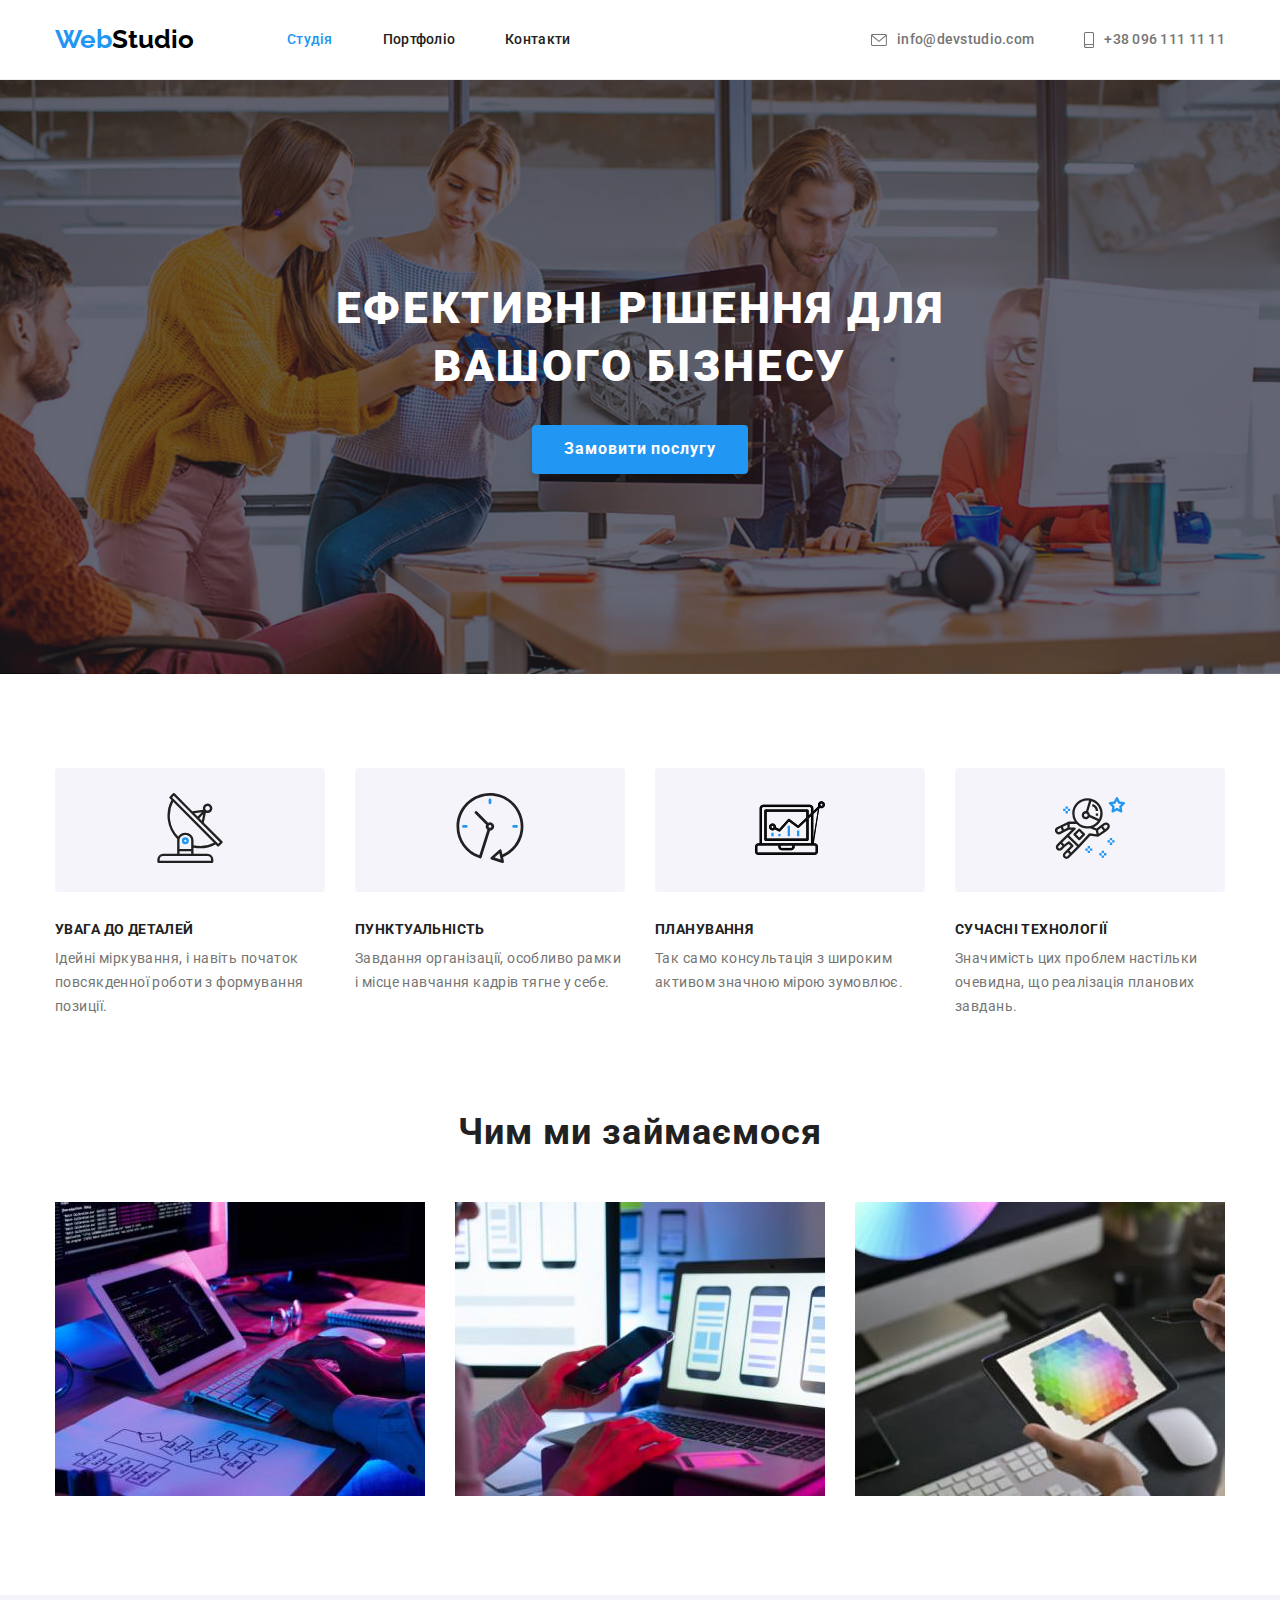
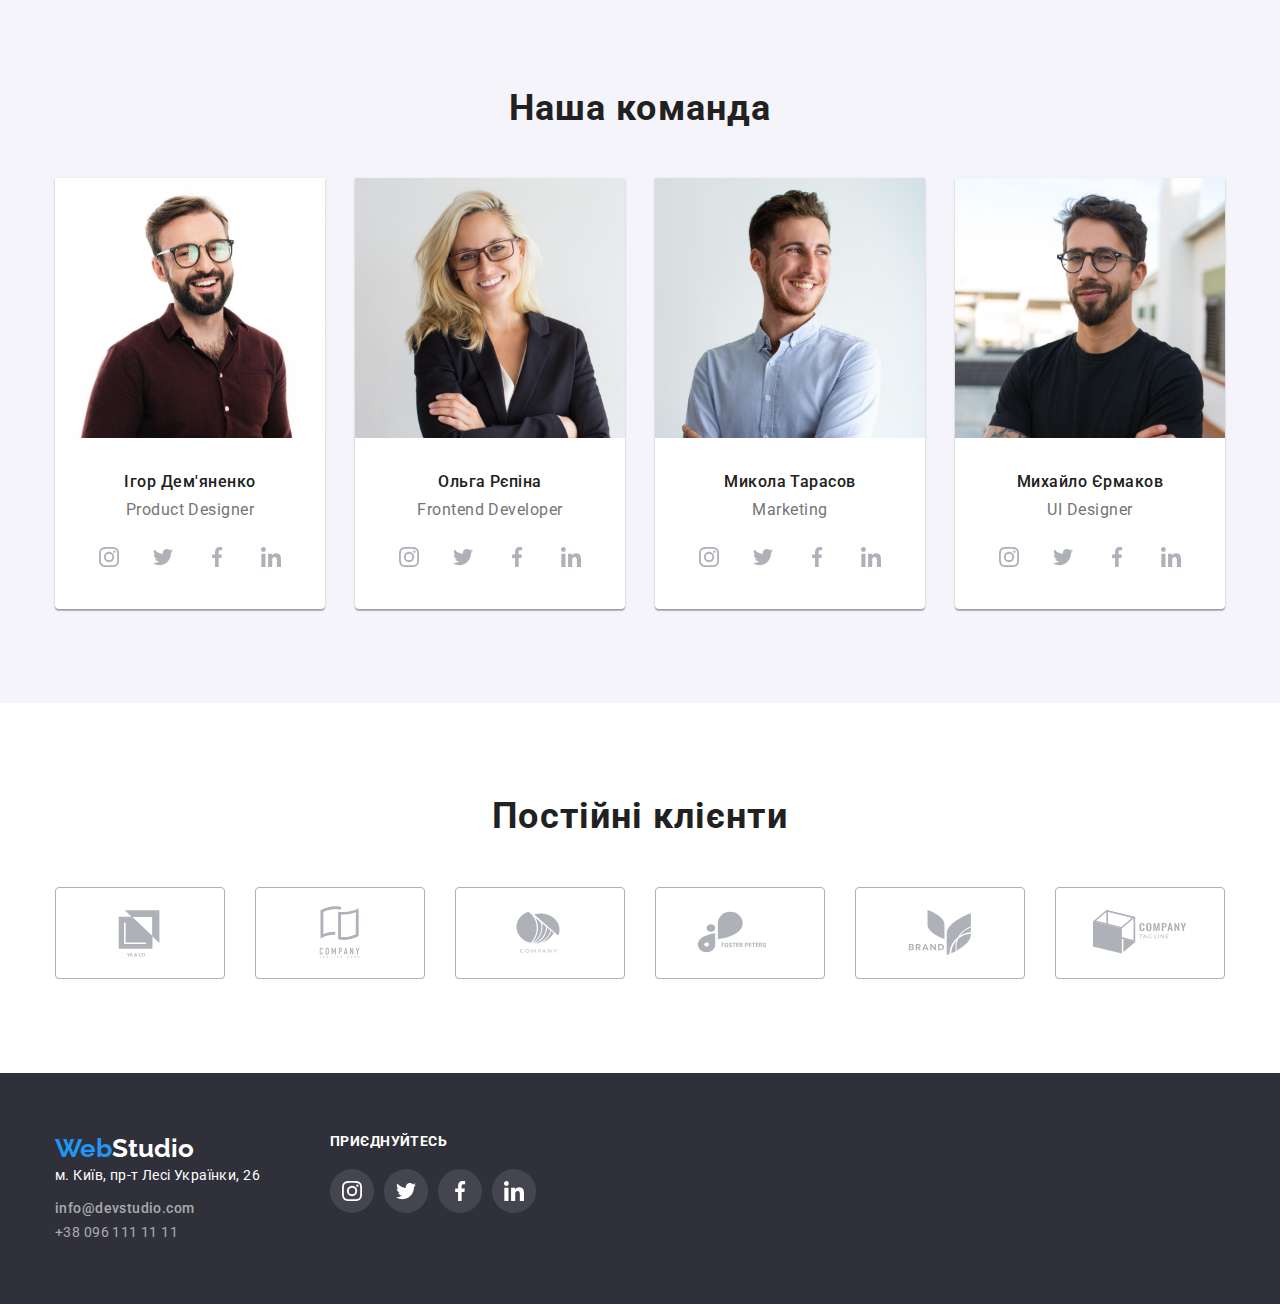
==== index.html @ f3c9ab11 "робота з анімацією" ====
<!DOCTYPE html>
<html lang="uk">

<head>
    <meta charset="UTF-8">
    <meta http-equiv="X-UA-Compatible" content="IE=edge">
    <meta name="viewport" content="width=device-width, initial-scale=1.0">
    <title>WebStudio</title>
    <link rel="preconnect" href="https://fonts.googleapis.com">
    <link rel="preconnect" href="https://fonts.gstatic.com" crossorigin>
    <link
        href="https://fonts.googleapis.com/css2?family=Oleo+Script&family=Raleway:wght@700&family=Roboto:wght@400;500;700;900&display=swap"
        rel="stylesheet">
    <link rel="stylesheet" href="https://cdnjs.cloudflare.com/ajax/libs/modern-normalize/1.0.0/modern-normalize.min.css"/>
    <link rel="stylesheet" href="./css/styles.css">
    </head>
<body>
    <!--Верхня лінія-->
    <header class="page-header">
        <div class="container header-cont">
            <a href="./index.html" class="logo-blue logo">Web<span class="logo-black logo">Studio</span></a>
            <nav class="main-nav">
                <ul class="site-nav list">
                    <li class="item"><a class="header-link link current" href="./index.html">Студія</a></li>
                    <li class="item"><a class="header-link link" href="./portfolio.html">Портфоліо</a></li>
                    <li class="item"><a class="header-link link" href="#">Контакти</a></li>
                </ul>
            </nav>
            <ul class="contact-nav list">
                <li class="item"><a class="contakt-link link" href="mailto:info@devstudio.com"><svg class="mail-icon"
                            width="16" height="12">
                            <use href="./images/icons.svg#icon-envelope"></use>
                        </svg>info@devstudio.com</a>
                </li>
                <li class="item"><a class="heder-tel-link" href="tel:+380961111111"><svg class="tel-icon" width="10"
                            height="16">
                            <use href="./images/icons.svg#icon-smartphone"></use>
                        </svg>+38 096 111 11 11</a></li>
            </ul>
        </div>
    </header>
    <!--Main-->
    <main>
        <!--Заголовок-->
        <section class="hero">
            <div class="container">
                <h1 class="hero-title">Ефективні рішення для вашого бізнесу</h1>
                <button class="button-primary button" type="button">Замовити послугу</button>
            </div>
        </section>
        <!--Особливості-->
        <section class="section-features">
            <div class="container">
                <h2 class="visually-hidden">Особливості</h2>
                <ul class="features list">
                    <li class="item">
                        <div class="features-icon">
                            <a href="#" class="social-link link">
                                <svg class="features-svg" width="70" height="70">
                                    <use href="./images/icons.svg#icon-antenna"></use>
                                </svg>
                            </a>
                        </div>
                        <h3 class="title">УВАГА ДО ДЕТАЛЕЙ</h3>
                        <p class="text-main">Ідейні міркування, і навіть початок повсякденної роботи з формування позиції.
                        </p>
                    </li>
                    <li class="item">
                        <div class="features-icon">
                            <a href="#" class="social-link link">
                                <svg class="features-svg" width="70" height="70">
                                    <use href="./images/icons.svg#icon-clock"></use>
                                </svg>
                            </a>
                        </div>
                        <h3 class="title">ПУНКТУАЛЬНІСТЬ</h3>
                        <p class="text-main">Завдання організації, особливо рамки і місце навчання кадрів тягне у себе.</p>
                    </li>
                    <li class="item">
                        <div class="features-icon">
                            <a href="#" class="social-link link">
                                <svg class="features-svg" width="70" height="70">
                                    <use href="./images/icons.svg#icon-diagram"></use>
                                </svg>
                            </a>
                        </div>
                        <h3 class="title">ПЛАНУВАННЯ</h3>
                        <p class="text-main">Так само консультація з широким активом значною мірою зумовлює.</p>
                    </li>
                    <li class="item">
                        <div class="features-icon">
                            <a href="#" class="social-link link">
                                <svg class="features-svg" width="70" height="70">
                                    <use href="./images/icons.svg#icon-astronaut"></use>
                                </svg>
                            </a>
                        </div>
                        <h3 class="title">СУЧАСНІ ТЕХНОЛОГІЇ</h3>
                        <p class="text-main">Значимість цих проблем настільки очевидна, що реалізація планових завдань.</p>
                    </li>
                </ul>
            </div>
        </section>
        <!--Чим ми займаємося-->
        <section class="section">
            <div class="container">
                <h2 class="main-title what">Чим ми займаємося</h2>
                <ul class="images">
                    <li class="item"><img src="images/picture1.jpg" alt="картинка1.jpg" width="370" height="294"></li>
                    <li class="item"><img src="images/picture2.jpg" alt="картинка2.jpg" width="370" height="294"></li>
                    <li class="item"><img src="images/picture3.jpg" alt="картинка3.jpg" width="370" height="294"></li>
                </ul>
            </div>
        </section>
        <!--Наша команда-->
        <section class="section team">
            <div class="container container-foto">
                <h2 class="main-title our">Наша команда</h2>
                <ul class="main-page-foto">
                    <li class="main-foto">
                        <img class="foto" src="images/demyanenko.jpg" alt="Ігор Дем'яненко" width="270" height="260">
                        <div class="foto-title">
                            <h3 class="name-title">Ігор Дем'яненко</h3>
                            <p class="text">Product Designer</p>
                        </div>
                        <ul class="social-icons list">
                            <li class="social-item">
                                <a href="#" class="social-link link">
                                    <svg class="social-icon" width="20" height="20">
                                        <use href="./images/icons.svg#icon-instagram"></use>
                                    </svg>
                                </a>
                            </li>
                            <li class="social-item">
                                <a href="#" class="social-link link">
                                    <svg class="social-icon" width="20" height="20">
                                        <use href="./images/icons.svg#icon-twitter"></use>
                                    </svg>
                                </a>
                            </li>
                            <li class="social-item">
                                <a href="#" class="social-link link">
                                    <svg class="social-icon" width="20" height="20">
                                        <use href="./images/icons.svg#icon-facebook"></use>
                                    </svg>
                                </a>
                            </li>
                            <li class="social-item">
                                <a href="" class="social-link link">
                                    <svg class="social-icon" width="20" height="20">
                                        <use href="./images/icons.svg#icon-linkedin"></use>
                                    </svg>
                                </a>
                            </li>
                        </ul>
                    </li>
                    <li class="main-foto">
                        <img class="foto" src="images/repina.jpg" alt="Ольга Рєпіна" width="270" height="260">
                        <div class="foto-title">
                            <h3 class="name-title">Ольга Рєпіна</h3>
                            <p class="text">Frontend Developer</p>
                        </div>
                        <ul class="social-icons list">
                            <li class="social-item">
                                <a href="#" class="social-link link">
                                    <svg class="social-icon" width="20" height="20">
                                        <use href="./images/icons.svg#icon-instagram"></use>
                                    </svg>
                                </a>
                            </li>
                            <li class="social-item">
                                <a href="#" class="social-link link">
                                    <svg class="social-icon" width="20" height="20">
                                        <use href="./images/icons.svg#icon-twitter"></use>
                                    </svg>
                                </a>
                            </li>
                            <li class="social-item">
                                <a href="#" class="social-link link">
                                    <svg class="social-icon" width="20" height="20">
                                        <use href="./images/icons.svg#icon-facebook"></use>
                                    </svg>
                                </a>
                            </li>
                            <li class="social-item">
                                <a href="#" class="social-link link">
                                    <svg class="social-icon" width="20" height="20">
                                        <use href="./images/icons.svg#icon-linkedin"></use>
                                    </svg>
                                </a>
                            </li>
                        </ul>
                    </li>
                    <li class="main-foto">
                        <img class="foto" src="images/tarasov.jpg" alt="Микола Тарасов" width="270" height="260">
                        <div class="foto-title">
                            <h3 class="name-title">Микола Тарасов</h3>
                            <p class="text">Marketing</p>
                        </div>
                        <ul class="social-icons list">
                            <li class="social-item">
                                <a href="#" class="social-link link">
                                    <svg class="social-icon" width="20" height="20">
                                        <use href="./images/icons.svg#icon-instagram"></use>
                                    </svg>
                                </a>
                            </li>
                            <li class="social-item">
                                <a href="#" class="social-link link">
                                    <svg class="social-icon" width="20" height="20">
                                        <use href="./images/icons.svg#icon-twitter"></use>
                                    </svg>
                                </a>
                            </li>
                            <li class="social-item">
                                <a href="#" class="social-link link">
                                    <svg class="social-icon" width="20" height="20">
                                        <use href="./images/icons.svg#icon-facebook"></use>
                                    </svg>
                                </a>
                            </li>
                            <li class="social-item">
                                <a href="#" class="social-link link">
                                    <svg class="social-icon" width="20" height="20">
                                        <use href="./images/icons.svg#icon-linkedin"></use>
                                    </svg>
                                </a>
                            </li>
                        </ul>
                    </li>
                    <li class="main-foto">
                        <img class="foto" src="images/yermakov.jpg" alt="Михайло Єрмаков" width="270" height="260">
                        <div class="foto-title">
                            <h3 class="name-title">Михайло Єрмаков</h3>
                            <p class="text">UI Designer</p>
                        </div>
                        <ul class="social-icons list">
                            <li class="social-item">
                                <a href="#" class="social-link link">
                                    <svg class="social-icon" width="20" height="20">
                                        <use href="./images/icons.svg#icon-instagram"></use>
                                    </svg>
                                </a>
                            </li>
                            <li class="social-item">
                                <a href="#" class="social-link link">
                                    <svg class="social-icon" width="20" height="20">
                                        <use href="./images/icons.svg#icon-twitter"></use>
                                    </svg>
                                </a>
                            </li>
                            <li class="social-item">
                                <a href="#" class="social-link link">
                                    <svg class="social-icon" width="20" height="20">
                                        <use href="./images/icons.svg#icon-facebook"></use>
                                    </svg>
                                </a>
                            </li>
                            <li class="social-item">
                                <a href="#" class="social-link link">
                                    <svg class="social-icon" width="20" height="20">
                                        <use href="./images/icons.svg#icon-linkedin"></use>
                                    </svg>
                                </a>
                            </li>
                        </ul>
                    </li>
                </ul>
            </div>
        </section>
        <section class="section">
            <div class="container">
                <h2 class="main-title">Постійні клієнти</h2>
                <ul class="clients-list">
                    <li class="client-item">
                        <a href="#" class="client-link link">
                            <svg class="client-icon" width="106" height="60">
                                <use href="./images/icons.svg#icon-Logo"></use>
                            </svg>
                        </a>
                    </li>
                    <li class="client-item">
                        <a href="#" class="client-link link">
                            <svg class="client-icon" width="106" height="60">
                                <use href="./images/icons.svg#icon-Logo-5"></use>
                            </svg>
                        </a>
                    </li>
                    <li class="client-item">
                        <a href="#" class="client-link link">
                            <svg class="client-icon" width="106" height="60">
                                <use href="./images/icons.svg#icon-Logo-1"></use>
                            </svg>
                        </a>
                    </li>
                    <li class="client-item">
                        <a href="#" class="client-link link">
                            <svg class="client-icon" width="106" height="60">
                                <use href="./images/icons.svg#icon-Logo-2"></use>
                            </svg>
                        </a>
                    </li>
                    <li class="client-item">
                        <a href="#" class="client-link link">
                            <svg class="client-icon" width="106" height="60">
                                <use href="./images/icons.svg#icon-Logo-3"></use>
                            </svg>
                        </a>
                    </li>
                    <li class="client-item">
                        <a href="#" class="client-link link">
                            <svg class="client-icon" width="106" height="60">
                                <use href="./images/icons.svg#icon-Logo-4"></use>
                            </svg>
                        </a>
                    </li>
                </ul>
            </div>
        </section>
    </main>
    <!--Підвал-->
    <footer class="page-footer">
        <div class="container foter-conect">
            <div>
            <a href="./index.html" class="logo-blue">Web<span class="logo-white">Studio</span></a>
            <address>
                <ul class="footer-link-end link">
                    <li>
                        <p class="footer-addres">м. Київ, пр-т Лесі Українки, 26</p>
                    </li>
                    <li><a class="footer-link link" href="mailto:info@devstudio.com">info@devstudio.com</a>
                    </li>
                    <li><a class="footer-tel-link link" href="tel:+380961111111"> +38 096 111 11 11</a></li>
                </ul>
            </address>
        </div>
        <div class="footer-end">
            <h3 class="footer-title">приєднуйтесь</h3>
            <ul class="social-icons-footer list">
                <li class="social-item">
                    <a href="#" class="social-link link">
                        <svg class="social-icon" width="20" height="20">
                            <use href="./images/icons.svg#icon-instagram"></use>
                        </svg>
                    </a>
                </li>
                <li class="social-item">
                    <a href="#" class="social-link link">
                        <svg class="social-icon" width="20" height="20">
                            <use href="./images/icons.svg#icon-twitter"></use>
                        </svg>
                    </a>
                </li>
                <li class="social-item">
                    <a href="#" class="social-link link">
                        <svg class="social-icon" width="20" height="20">
                            <use href="./images/icons.svg#icon-facebook"></use>
                        </svg>
                    </a>
                </li>
                <li class="social-item">
                    <a href="#" class="social-link link">
                        <svg class="social-icon" width="20" height="20">
                            <use href="./images/icons.svg#icon-linkedin"></use>
                        </svg>
                    </a>
                </li>
            </ul>
        </div>
        </div>
        </footer>
        </body>
        
        </html>
---- css/styles.css ----
/*Скидання стилів*/
h1,
h2,
h3,
p,
ul {
  margin: 0px;
  padding: 0px;
}

.list {
  list-style: none;
  padding: 0px;
  margin: 0px;
}
ul {
  list-style: none;
}

a {
  text-decoration: none;
}
:root {
  --primary-text-color: #757575;
  --title-text-color: #212121;
  --accent-color: #2196F3;
  --active-blue: #188CE8;
  --accent-black-color: #000000;
  --primary-white-color: #FFFFFF;
  --primary-button-color: #F5F4FA;
  --primary-grey-color: rgba(255, 255, 255, 0.6);
  --border-line-color: #EEEEEE;
  --becround-hero-color: #C4C4C4;
  --icons-grey-color: #AFB1B8;
  --end-color: rgba(47, 48, 58, 0.4);

}

body {
  background-color: var(--primary-white-color);
  color: var(--primary-text-color);
  font-family: Roboto, sans-serif;
}

.img {
  display: block;
  width: 100%;
  height: auto;

}

/*секції*/
.section {
  margin: auto;
  padding-top: 94px;
  padding-bottom: 94px;
}

.container {
  width: 1200px;
  margin: 0 auto;
  padding: 0px 15px
}

.visually-hidden {
  position: absolute;
  white-space: nowrap;
  width: 1px;
  height: 1px;
  overflow: hidden;
  border: 0;
  padding: 0;
  clip: rect(0 0 0 0);
  clip-path: inset(50%);
  margin: -1px;
}

/*верхня лінія*/
.page-header {
  margin: 0px;
  border-bottom: 1px solid var(--border-line-color);
}

.page-header .container {
  display: flex;
  align-items: center;
}

/*логотип*/

.logo-blue {
  font-family: "Raleway";
  font-style: normal;
  font-weight: 700;
  font-size: 26px;
  line-height: 1.2;
  color: #2196f3;
}

.logo-black {
  color: var(--accent-black-color)
}

.logo-white {
  margin-bottom: 20px;
  color: var(--primary-white-color)
}

/*навігація*/

.site-nav {
  display: flex;
  align-items: center;
}

.site-nav {
  padding-top: 32px;
  padding-bottom: 32px;
}

.site-nav .item:not(:first-child) {
  margin-left: 50px;
}

.site-nav {
  margin-left: 93px;
}
.site-nav .header-link {
  color: var(--title-text-color);
}
.site-nav {
  font-weight: 500;
  font-size: 14px;
  line-height: 1.1;
  letter-spacing: 0.02em;

  transition: color 250ms cubic-bezier(0.4, 0, 0.2, 1)
}

.site-nav:hover,
.site-nav:focus {
  color: var(--accent-color)
}

.site-nav .link.current {
  color: var(--accent-color)
}

a[href="#"] {
  color: var(--title-text-color)
}

/*електронна адреса і телефон*/

.contact-nav {
  display: flex;

}

.contact-nav .item+.item {
  margin-left: 50px;
}

.contact-nav {
  margin-left: auto;
}

.contakt-link {
  width: 100%;
  height: 100%;
  display: flex;
  align-items: center;
  justify-content: center;
  color: var(--primary-text-color);
}

.mail-icon {
  margin-right: 10px;
}

.contakt-link {
  fill: currentColor
}

.link {
  font-weight: 500;
  font-size: 14px;
  line-height: 1.1;
  letter-spacing: 0.02em;
  color: var(--primary-text-color);

  transition: color 250ms cubic-bezier(0.4, 0, 0.2, 1)
}

.link:hover,
.link:focus {
  color: var(--accent-color)
}

.heder-tel-link {
  width: 100%;
  height: 100%;
  display: flex;
  align-items: center;
  justify-content: center;

  white-space: nowrap;
  font-weight: 500;
  font-size: 14px;
  line-height: 1.1;
  letter-spacing: 0.02em;
  color: var(--primary-text-color);

  transition: color 250ms cubic-bezier(0.4, 0, 0.2, 1)
}

.heder-tel-link:hover,
.heder-tel-link:focus {
  color: var(--accent-color);
}

.heder-tel-link {
  fill:  currentColor
}

.tel-icon {
  margin-right: 10px;
  
}

/*Шапка,заголовок,головна кнопка*/

.hero {
  max-width: 1600px;
  margin: 0 auto;
  padding: 200px 0;
  text-align: center;
  background-size: cover;

  background-color: var(--becround-hero-color);
}
.hero {
  background-image: linear-gradient(to right, rgba(47, 48, 58, 0.4), rgba(47, 48, 58, 0.4)),
    url('../images/hero-bg.jpg');
  background-position: center;
  background-repeat: no-repeat;
}

.hero-title {
  margin: auto;
  margin-bottom: 30px;
  width: 696px;

  font-family: 'Roboto';
  font-style: inherit;
  font-weight: 900;
  font-size: 44px;
  line-height: 1.3;
  text-align: center;
  letter-spacing: 0.06em;
  text-transform: uppercase;

  color: var(--primary-white-color)
}

.button-primary {
  display: flex;
  border: none;
  padding: 10px 32px;
  margin: auto;
  box-shadow: 0px 4px 4px rgba(0, 0, 0, 0.15);
  border-radius: 4px;
  font-family: inherit;
  cursor: pointer;

  text-align: center;
  font-weight: 700;
  font-size: 16px;
  line-height: 1.8;
  letter-spacing: 0.06em;

  background-color: var(--accent-color);
  color: var(--primary-white-color);

 transition: background-color 250ms cubic-bezier(0.4, 0, 0.2, 1),
 color 250ms cubic-bezier(0.4, 0, 0.2, 1)
}

.button-primary:hover,
.button-primary:focus {
  background-color: var(--active-blue);

}

/*Особливості*/
.features {
  display: flex;
}

.section-features {
  padding-top: 94px;
  padding-bottom: 0px;

}

.features-icon {
  padding: 25px 100px;
  margin-bottom: 30px;
  background: var(--primary-button-color);
  border-radius: 4px;
}

.title {
  margin-top: 0px;
  margin-bottom: 10px;

  font-weight: 700;
  font-size: 14px;
  line-height: 1.1;
  letter-spacing: 0.03em;
  text-transform: uppercase;

  color: var(--title-text-color);
}

.text-main {
  font-weight: 400;
  font-size: 14px;
  line-height: 1.7;

  letter-spacing: 0.03em;

  color: var(--primary-text-color)
}

.features .item {
  flex-basis: calc((100% - 30px) / 4);
}

.features .item {
  margin-left: 30px;
}

.features .item:first-child {
  margin-left: 0px;
}

/*чим ми займаємося*/

.main-title {
  margin-bottom: 50px;

  font-weight: 700;
  font-size: 36px;
  line-height: 1.1;
  text-align: center;
  letter-spacing: 0.03em;
  color: var(--title-text-color);
}


.main-title .what {
  padding-top: 0px;
  padding-right: 617px;
  padding-left: 617px;
  width: 366px;
}


.images {
  display: flex;
  margin-top: 0px;
  margin-bottom: 0px;
  padding-left: 0px;

}

.images .item {
  width: calc((100% - 30px)/3);
  margin-left: 30px;
}

.images .item:first-child {
  margin-left: 0px;
}

/*наша команда*/
.our-team {
  padding-top: 0px;

}

.team {
  background-color: var(--primary-button-color)
}

.main-foto {

  border-radius: 0px 0px 4px 4px;
  box-shadow: 0px 1px 3px rgba(0, 0, 0, 0.12), 0px 1px 1px rgba(0, 0, 0, 0.14), 0px 2px 1px rgba(0, 0, 0, 0.2);

  background-color: var(--primary-white-color);
}

.main-foto:nth-child(n+2) {
  margin-left: 30px;
}

.main-page-foto {
  display: flex;
  margin-top: 0px;
  margin-bottom: 0px;
}

.main-page-foto {
  padding-left: 0px;
}
.foto {
  margin-bottom: 30px;
}
.main-page-foto .main-foto {
  width: calc((100% - 30px)/4)
}

.main-page-foto .social-icons {
  display: flex;
  justify-content: center;

  margin-bottom: 30px;
}
.main-page-foto .social-item {
  width: 44px;
  height: 44px;
  margin-right: 10px;
 
}

.main-page-foto .social-item:last-child {
  margin-right: 0px;
}

.main-page-foto .social-link {
  width: 100%;
  height: 100%;
  display: flex;
  align-items: center;
  justify-content: center;
  border-radius: 50%;
  background-color: var(--primary-white-color);
  color: var(--icons-grey-color);

transition: background-color 250ms cubic-bezier(0.4, 0, 0.2, 1),
color 250ms cubic-bezier(0.4, 0, 0.2, 1)
}

.main-page-foto .social-link:hover,
.main-page-foto .social-link:focus {
  background-color: var(--accent-color)
}

.main-page-foto .social-icon {
  fill: currentColor
}

.main-page-foto .social-link:hover,
.main-page-foto .social-link:focus {
  color: var(--primary-white-color)
}


.main-title .what {
  width: 264px;
}

.name-title {
  margin-top: 0px;
  margin-bottom: 10px;

  font-weight: 500;
  font-size: 16px;
  line-height: 1.1;

  text-align: center;
  letter-spacing: 0.03em;
  color: var(--title-text-color)
}

.text {
  margin-bottom: 16px;
  
  font-weight: 400;
  font-size: 16px;
  line-height: 19px;

  text-align: center;
  letter-spacing: 0.03em;
}
/*Постійні клієнти*/

.clients-list {
  display: flex;
  align-items: center;
  justify-content: center;
}

.clients-list {
  margin-top: 0px;
  margin-bottom: 0px;
}


.clients-list .client-item {
  width: 170px;
  height: 92px;
  margin-right: 30px;
}


.clients-list .client-item:last-child {
  margin-right: 0px;
}


.clients-list .client-link {
  width: 100%;
  height: 100%;
  display: flex;
  align-items: center;
  justify-content: center;
  border-radius: 4px;
  border: 1px solid #AFB1B8;
  background-color: var(--primary-white-color);
  color: var(--icons-grey-color);

transition: background-color 250ms cubic-bezier(0.4, 0, 0.2, 1),
    color 250ms cubic-bezier(0.4, 0, 0.2, 1)
}

.clients-list .client-link:hover,
.clients-list .client-link:focus {
  color: var(--accent-color);
  border-color: var(--accent-color)
}

.clients-list .client-icon {
  fill: currentColor
}

/*Портфоліо*/
.portf-button {
  display: flex;
  border: none;
  justify-content: center;
  margin: 0px;
  padding: 0px;

}

.portfolio-button-first {
  padding: 6px 25px;

  font-family: 'Roboto';
  font-weight: 500;
  font-size: 16px;
  line-height: 1.6;
  letter-spacing: 0.03em;
  color: var(--title-text-color);
  cursor: pointer;

  background-color: #F5F4FA;
  border-radius: 4px;
  border: none;
  transition: background-color 250ms cubic-bezier(0.4, 0, 0.2, 1), color 250ms cubic-bezier(0.4, 0, 0.2, 1),
  box-shadow 250ms cubic-bezier(0.4, 0, 0.2, 1)
    }

.portfolio-button-first:hover,
.portfolio-button-first:focus {
  background-color: var(--accent-color);
  color: var(--primary-white-color);

  box-shadow: 0px 3px 1px rgba(0, 0, 0, 0.1), 0px 1px 2px rgba(0, 0, 0, 0.08), 0px 2px 2px rgba(0, 0, 0, 0.12);
}

.portfolio-button {

  margin-left: 8px;
  margin-bottom: 34px;
  border-radius: 4px;
  border: none;
  padding: 6px 22px;

  font-family: inherit;
  font-weight: 500;
  font-size: 16px;
  line-height: 1.6;
  letter-spacing: 0.03em;
  cursor: pointer;

  background-color: var(--primary-button-color);
  color: var(--title-text-color);

  transition: background-color 250ms cubic-bezier(0.4, 0, 0.2, 1), color 250ms cubic-bezier(0.4, 0, 0.2, 1),
   box-shadow 250ms cubic-bezier(0.4, 0, 0.2, 1)
  }

.portfolio-button:hover,
.portfolio-button:focus {
  background-color: var(--accent-color);
  color: var(--primary-white-color);
  box-shadow: 0px 3px 1px rgba(0, 0, 0, 0.1),
    0px 1px 2px rgba(0, 0, 0, 0.08),
    0px 2px 2px rgba(0, 0, 0, 0.12);
}

.flex-container {
  display: flex;
  flex-wrap: wrap;
  padding: 0px;
  margin: 0px;
  gap: 30px;

}

.flex-container {
  flex-basis: calc((100% - 60px)/3)
}

.flex-text {
  padding: 20px 24px;
}
.flex-img {
  display: block;
}
.flex-text {
  border-right: 1px solid var(--border-line-color);
  border-bottom: 1px solid var(--border-line-color);
  border-left: 1px solid var(--border-line-color);
}

.port-hover {
  display: block;

  transition: box-shadow 250ms cubic-bezier(0.4, 0, 0.2, 1);
}

.port-hover:hover,
.port-hover:focus {
  box-shadow: 0px 1px 1px rgba(0, 0, 0, 0.12),
    0px 4px 4px rgba(0, 0, 0, 0.06),
    1px 4px 6px rgba(0, 0, 0, 0.16);
}
/*Заголовки портфоліо*/

.section-title {
  margin-bottom: 4px;

  font-weight: 700;
  font-size: 18px;
  line-height: 2;

  letter-spacing: 0.06em;
  color: var(--title-text-color);
}

.section-text {
  font-weight: 400;
  font-size: 16px;
  line-height: 1.8;

  letter-spacing: 0.03em;

  color: var(--primary-text-color);

}

/*футер*/

.page-footer {
  padding-top: 60px;
  padding-bottom: 60px;

  background: #2F303A;
}

.footer-link-end {
  padding: 0px;
  margin-left: 0px;
  margin-right: 0px;
}

.footer-addres {
  margin-bottom: 9px;

  font-family: 'Roboto';
  font-style: normal;
  font-weight: 400;
  font-size: 14px;
  line-height: 1.7;

  letter-spacing: 0.03em;

  color: var(--primary-white-color)
}

.footer-link {
  margin-bottom: 9px;

  font-family: 'Roboto';
  font-style: normal;
  font-size: 14px;
  line-height: 1.7;

  letter-spacing: 0.03em;

  color: var(--primary-grey-color)
}

.footer-tel-link {

  font-family: 'Roboto';
  font-style: normal;
  font-weight: 400;
  font-size: 14px;
  line-height: 1.7;

  letter-spacing: 0.03em;

  color: var(--primary-grey-color)
}

.footer-title {
  margin-top: 0px;
  margin-bottom: 20px;

  font-weight: 700;
  font-size: 14px;
  line-height: 16px;
  letter-spacing: 0.03em;
  text-transform: uppercase;

  color: var(--primary-white-color);
}

.foter-conect {
  display: flex;
}

.footer-end {
  margin-left: 70px;
}

.social-icons-footer .social-item {
  width: 44px;
  height: 44px;
  margin-right: 10px;
}

.social-icons-footer {
  display: flex;
}

.social-icons-footer .social-link {
  margin-right: 10px;
  width: 100%;
  height: 100%;
  display: flex;
  align-items: center;
  justify-content: center;
  border-radius: 50%;

  background-color: rgba(255, 255, 255, 0.1);
  color: var(--primary-white-color);

  transition: background-color 250ms cubic-bezier(0.4, 0, 0.2, 1)
}

.social-icons-footer .social-link:hover,
.social-icons-footer .social-link:focus {
  background-color: var(--accent-color);

}

.social-icons-footer .social-icon {
  fill: currentColor
}
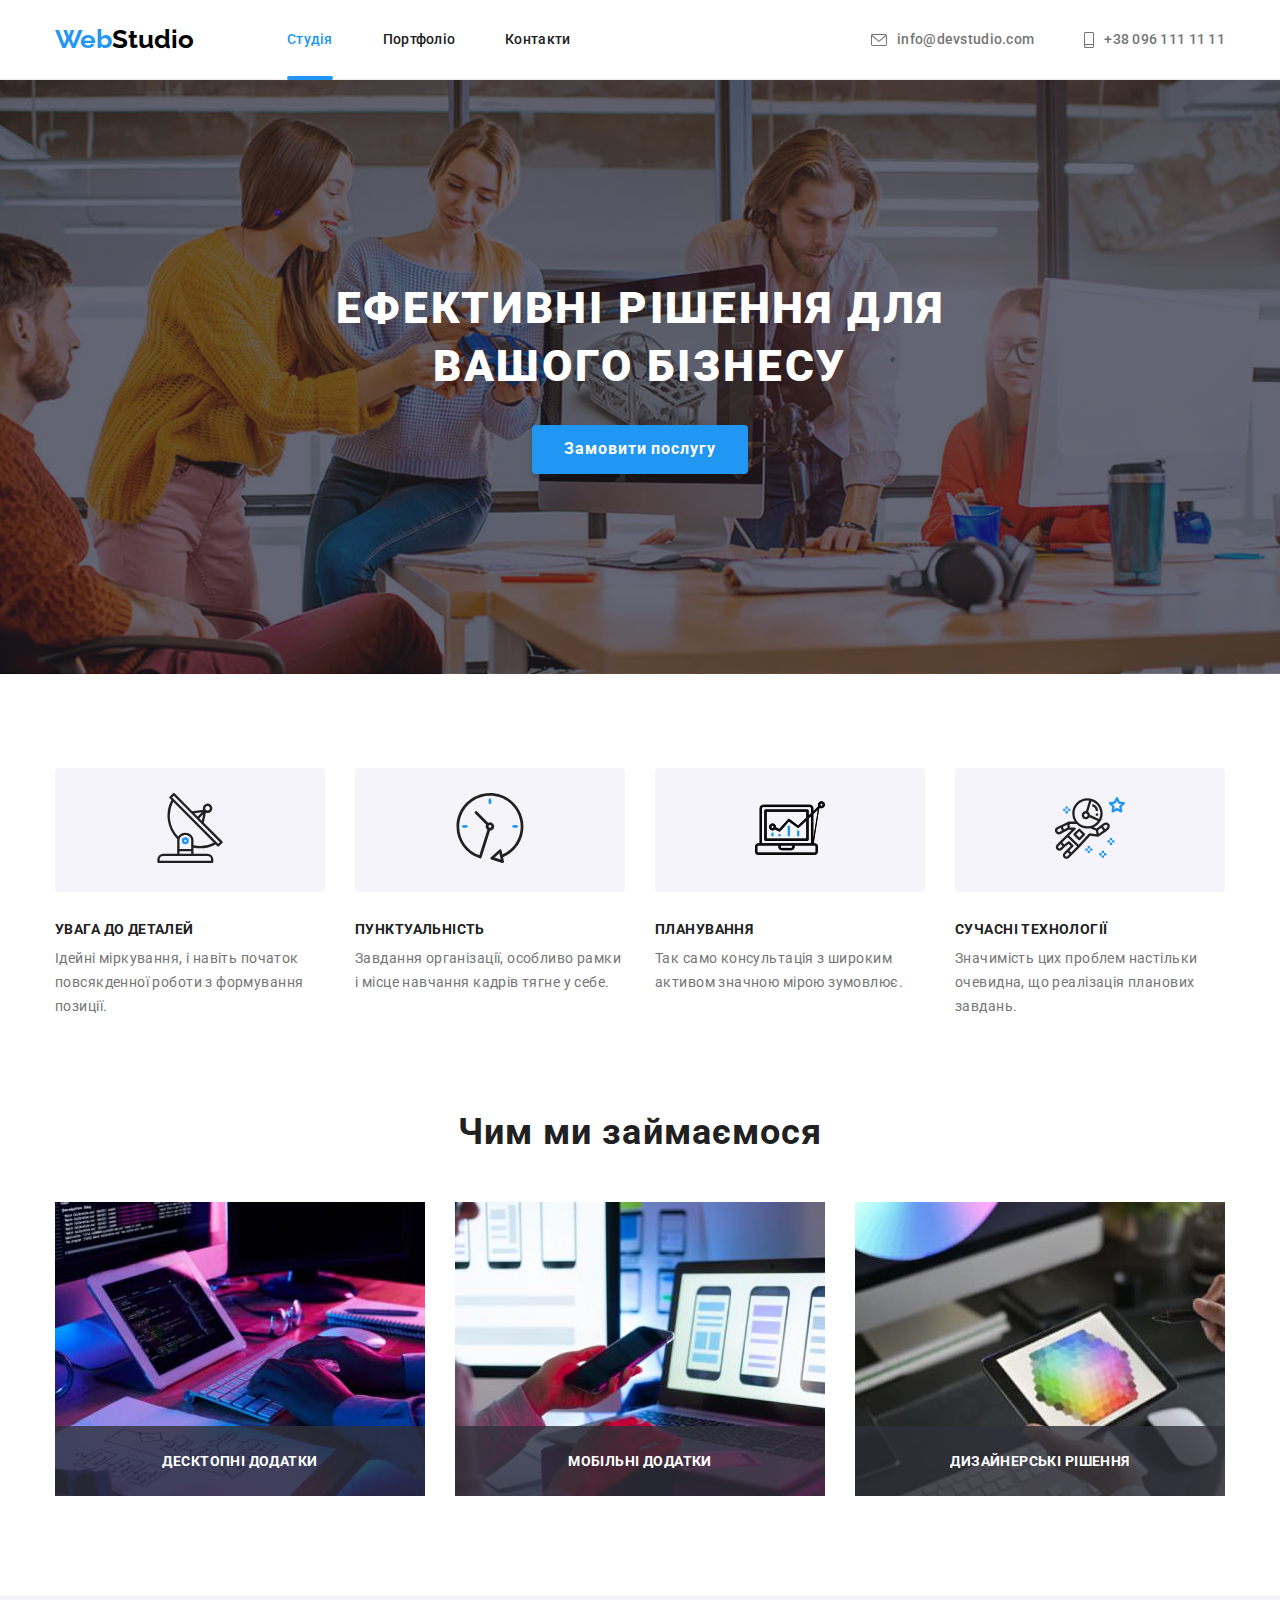
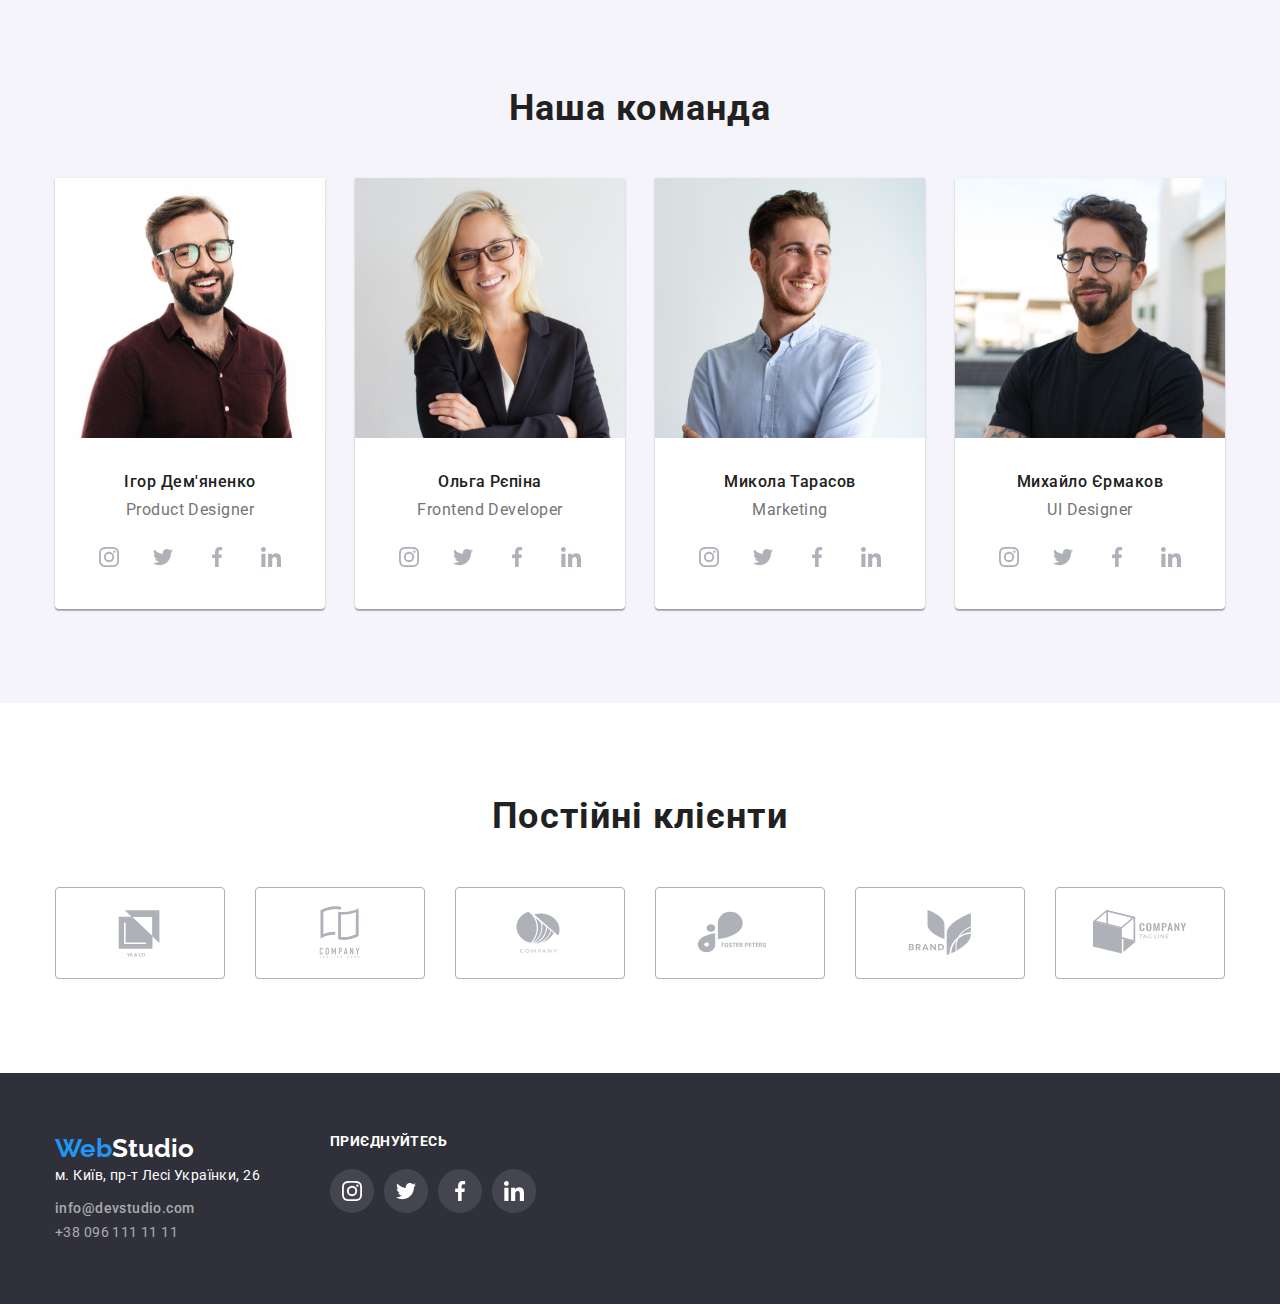
==== commit f08901f2: "оформлення" ====
--- a/index.html
+++ b/index.html
@@ -106,9 +106,21 @@
             <div class="container">
                 <h2 class="main-title what">Чим ми займаємося</h2>
                 <ul class="images">
-                    <li class="item"><img src="images/picture1.jpg" alt="картинка1.jpg" width="370" height="294"></li>
-                    <li class="item"><img src="images/picture2.jpg" alt="картинка2.jpg" width="370" height="294"></li>
-                    <li class="item"><img src="images/picture3.jpg" alt="картинка3.jpg" width="370" height="294"></li>
+                    <li class="item"><img src="images/picture1.jpg" alt="картинка1.jpg" width="370" height="294">
+                        <div class="label">
+                            <p class="label-text">Десктопні додатки</p>
+                        </div>
+                    </li>
+                    <li class="item"><img src="images/picture2.jpg" alt="картинка2.jpg" width="370" height="294">
+                        <div class="label">
+                            <p class="label-text">Мобільні додатки</p>
+                        </div>
+                    </li>
+                    <li class="item"><img src="images/picture3.jpg" alt="картинка3.jpg" width="370" height="294">
+                        <div class="label">
+                            <p class="label-text">Дизайнерські рішення</p>
+                        </div>
+                    </li>
                 </ul>
             </div>
         </section>
--- a/css/styles.css
+++ b/css/styles.css
@@ -134,16 +134,32 @@
   line-height: 1.1;
   letter-spacing: 0.02em;
 
-  transition: color 250ms cubic-bezier(0.4, 0, 0.2, 1)
-}
-
+  transition-property: color;
+  transition-duration: 250ms;
+  transition-timing-function: cubic-bezier(0.4, 0, 0.2, 1)
+}
 .site-nav:hover,
 .site-nav:focus {
-  color: var(--accent-color)
+  color: var(--accent-color);
+
 }
 
 .site-nav .link.current {
-  color: var(--accent-color)
+  color: var(--accent-color);
+}
+.site-nav .item {
+  position: relative;
+}
+.current::after {
+  content: "";
+  position: absolute;
+  display: block;
+  bottom: -33px;
+  right: 0px;
+  width: 100%;
+  height: 4px;
+  border-radius: 2px;
+  background-color: var(--accent-color);
 }
 
 a[href="#"] {
@@ -189,7 +205,9 @@
   letter-spacing: 0.02em;
   color: var(--primary-text-color);
 
-  transition: color 250ms cubic-bezier(0.4, 0, 0.2, 1)
+  transition-property: color;
+  transition-duration: 250ms;
+  transition-timing-function: cubic-bezier(0.4, 0, 0.2, 1)
 }
 
 .link:hover,
@@ -211,7 +229,9 @@
   letter-spacing: 0.02em;
   color: var(--primary-text-color);
 
-  transition: color 250ms cubic-bezier(0.4, 0, 0.2, 1)
+  transition-property: color;
+  transition-duration: 250ms;
+  transition-timing-function: cubic-bezier(0.4, 0, 0.2, 1)
 }
 
 .heder-tel-link:hover,
@@ -238,14 +258,12 @@
   background-size: cover;
 
   background-color: var(--becround-hero-color);
-}
-.hero {
+
   background-image: linear-gradient(to right, rgba(47, 48, 58, 0.4), rgba(47, 48, 58, 0.4)),
     url('../images/hero-bg.jpg');
   background-position: center;
   background-repeat: no-repeat;
 }
-
 .hero-title {
   margin: auto;
   margin-bottom: 30px;
@@ -282,8 +300,9 @@
   background-color: var(--accent-color);
   color: var(--primary-white-color);
 
- transition: background-color 250ms cubic-bezier(0.4, 0, 0.2, 1),
- color 250ms cubic-bezier(0.4, 0, 0.2, 1)
+  transition-property: background-color;
+  transition-duration: 250ms;
+  transition-timing-function: cubic-bezier(0.4, 0, 0.2, 1)
 }
 
 .button-primary:hover,
@@ -378,10 +397,38 @@
 .images .item {
   width: calc((100% - 30px)/3);
   margin-left: 30px;
+
 }
 
 .images .item:first-child {
   margin-left: 0px;
+}
+  
+.images .item {
+  position: relative;
+}
+.label {
+  position: absolute;
+  bottom: 0;
+  top: 0;
+  left: 0;
+  right: 0;
+  display: flex;
+  justify-content: center;
+  align-items: center;
+  height: 70px;
+  top: 224px;
+  background-color: rgba(47, 48, 58, 0.8);
+}
+.label-text {
+  font-weight: 700;
+  font-size: 14px;
+  line-height: 16px;
+  text-align: center;
+  letter-spacing: 0.03em;
+  text-transform: uppercase;
+  color: var(--primary-white-color);
+
 }
 
 /*наша команда*/
@@ -425,7 +472,6 @@
 .main-page-foto .social-icons {
   display: flex;
   justify-content: center;
-
   margin-bottom: 30px;
 }
 .main-page-foto .social-item {
@@ -449,10 +495,9 @@
   background-color: var(--primary-white-color);
   color: var(--icons-grey-color);
 
-transition: background-color 250ms cubic-bezier(0.4, 0, 0.2, 1),
-color 250ms cubic-bezier(0.4, 0, 0.2, 1)
-}
-
+  transition: background-color 250ms cubic-bezier(0.4, 0, 0.2, 1),
+    color 250ms cubic-bezier(0.4, 0, 0.2, 1)
+}
 .main-page-foto .social-link:hover,
 .main-page-foto .social-link:focus {
   background-color: var(--accent-color)
@@ -532,8 +577,8 @@
   background-color: var(--primary-white-color);
   color: var(--icons-grey-color);
 
-transition: background-color 250ms cubic-bezier(0.4, 0, 0.2, 1),
-    color 250ms cubic-bezier(0.4, 0, 0.2, 1)
+transition: color 250ms cubic-bezier(0.4, 0, 0.2, 1),
+    border-color 250ms cubic-bezier(0.4, 0, 0.2, 1)
 }
 
 .clients-list .client-link:hover,
@@ -578,7 +623,6 @@
 .portfolio-button-first:focus {
   background-color: var(--accent-color);
   color: var(--primary-white-color);
-
   box-shadow: 0px 3px 1px rgba(0, 0, 0, 0.1), 0px 1px 2px rgba(0, 0, 0, 0.08), 0px 2px 2px rgba(0, 0, 0, 0.12);
 }
 
@@ -599,11 +643,9 @@
 
   background-color: var(--primary-button-color);
   color: var(--title-text-color);
-
   transition: background-color 250ms cubic-bezier(0.4, 0, 0.2, 1), color 250ms cubic-bezier(0.4, 0, 0.2, 1),
-   box-shadow 250ms cubic-bezier(0.4, 0, 0.2, 1)
-  }
-
+    box-shadow 250ms cubic-bezier(0.4, 0, 0.2, 1)
+}
 .portfolio-button:hover,
 .portfolio-button:focus {
   background-color: var(--accent-color);
@@ -640,8 +682,9 @@
 
 .port-hover {
   display: block;
-
-  transition: box-shadow 250ms cubic-bezier(0.4, 0, 0.2, 1);
+  transition-property: box-shadow;
+  transition-duration: 250ms;  
+  transition-timing-function:cubic-bezier(0.4, 0, 0.2, 1);
 }
 
 .port-hover:hover,
@@ -658,8 +701,8 @@
   font-weight: 700;
   font-size: 18px;
   line-height: 2;
-
   letter-spacing: 0.06em;
+  
   color: var(--title-text-color);
 }
 
@@ -667,13 +710,37 @@
   font-weight: 400;
   font-size: 16px;
   line-height: 1.8;
-
-  letter-spacing: 0.03em;
-
+  letter-spacing: 0.03em;
   color: var(--primary-text-color);
 
 }
 
+.flex-container .item {
+  position: relative;
+}
+.portfolio-overlay {
+  position: absolute;
+  bottom: 0;
+  top: 0;
+  left: 0;
+  right: 0;
+  display: flex;
+  justify-content: center;
+  align-items: center;
+  height: 294px;
+  background-color:rgba(33, 150, 243, 0.9);
+}
+
+
+.text-overlay {
+  padding: 64 24;
+  font-weight: 400;
+  font-size: 18px;
+  line-height: 28px;
+  letter-spacing: 0.03em;
+
+  color: var(--accent-black-color);
+}
 /*футер*/
 
 .page-footer {
@@ -697,7 +764,6 @@
   font-weight: 400;
   font-size: 14px;
   line-height: 1.7;
-
   letter-spacing: 0.03em;
 
   color: var(--primary-white-color)
@@ -710,7 +776,6 @@
   font-style: normal;
   font-size: 14px;
   line-height: 1.7;
-
   letter-spacing: 0.03em;
 
   color: var(--primary-grey-color)
@@ -723,7 +788,6 @@
   font-weight: 400;
   font-size: 14px;
   line-height: 1.7;
-
   letter-spacing: 0.03em;
 
   color: var(--primary-grey-color)
@@ -772,7 +836,9 @@
   background-color: rgba(255, 255, 255, 0.1);
   color: var(--primary-white-color);
 
-  transition: background-color 250ms cubic-bezier(0.4, 0, 0.2, 1)
+  transition-property: background-color;
+  transition-duration: 250ms;
+  transition-timing-function: cubic-bezier(0.4, 0, 0.2, 1);
 }
 
 .social-icons-footer .social-link:hover,
